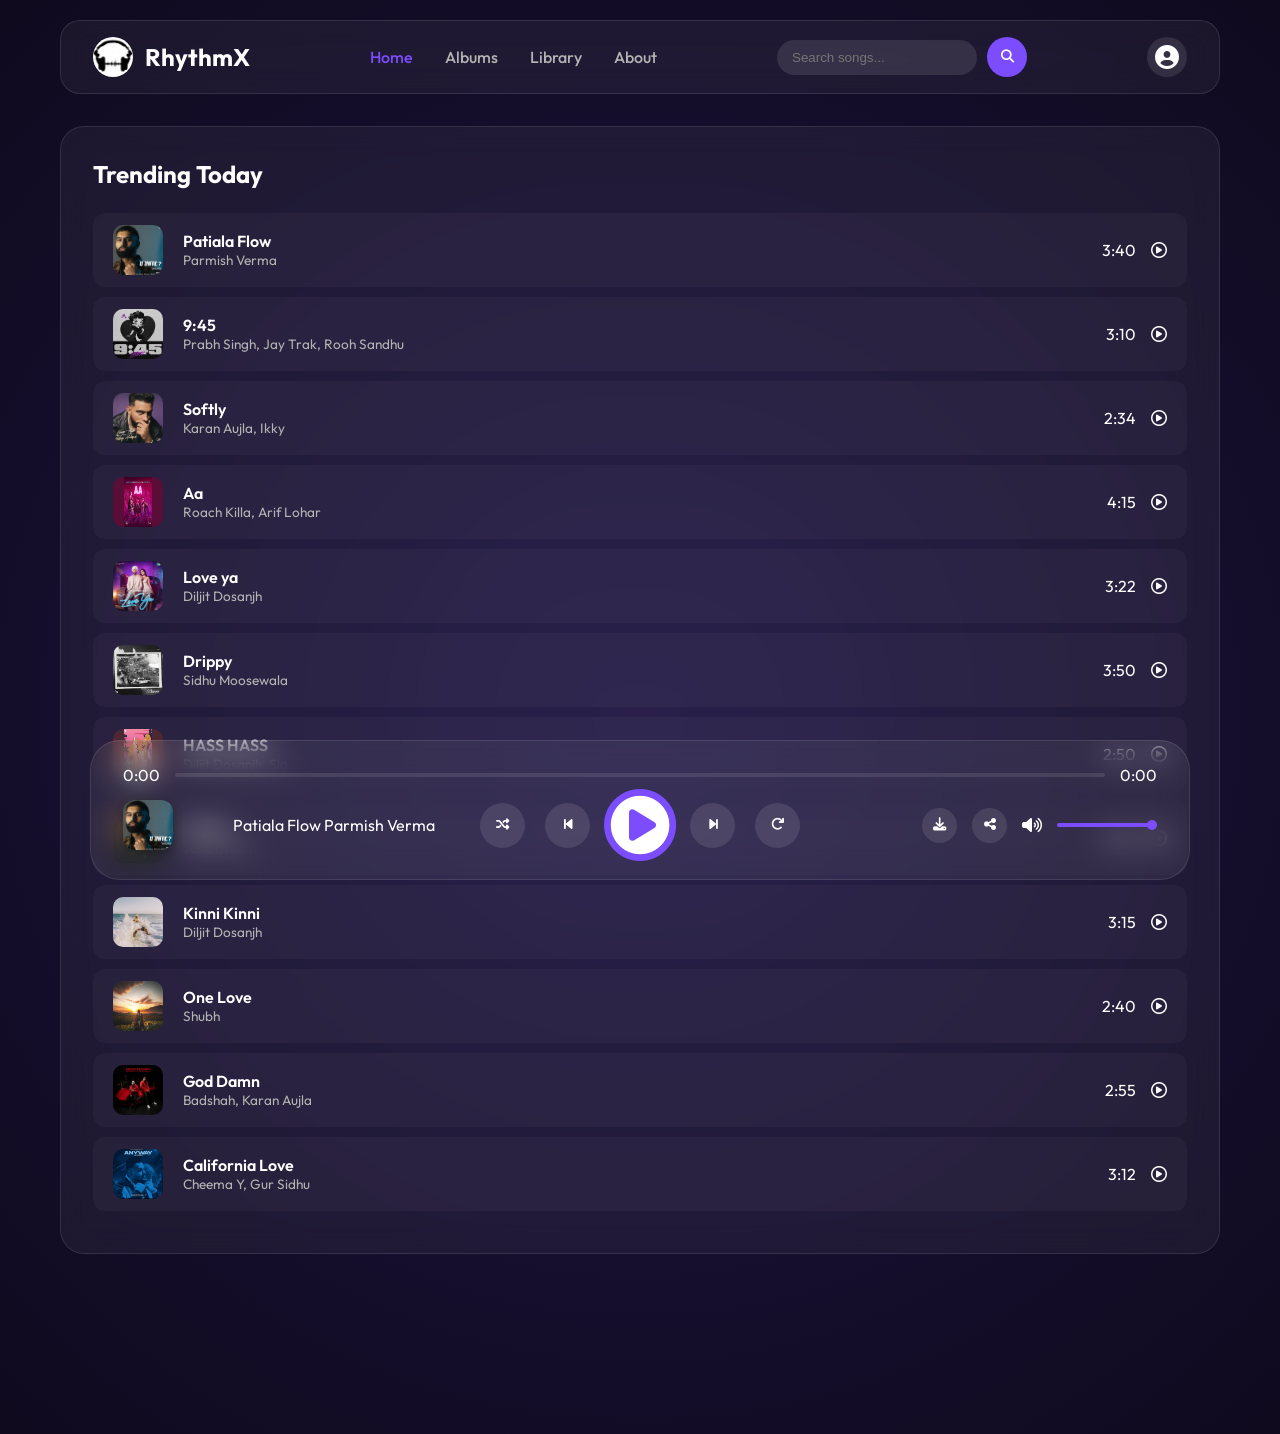
==== index.html @ 207911ae "RhythmX" ====
<!DOCTYPE html>
<html lang="en">

<head>
    <meta charset="UTF-8">
    <meta http-equiv="X-UA-Compatible" content="IE=edge">
    <meta name="viewport" content="width=device-width, initial-scale=1.0">
    <title>RhythmX - Your Modern Music Player</title>
    <!-- Google Fonts for Modern Typography -->
    <link rel="preconnect" href="https://fonts.googleapis.com">
    <link rel="preconnect" href="https://fonts.gstatic.com" crossorigin>
    <link href="https://fonts.googleapis.com/css2?family=Outfit:wght@300;400;600;700&display=swap" rel="stylesheet">
    <!-- Font Awesome (CDN fallback) -->
    <link rel="stylesheet" href="https://cdnjs.cloudflare.com/ajax/libs/font-awesome/6.5.1/css/all.min.css">
    <link rel="stylesheet" href="style.css">
</head>

<body>
    <div class="app-container">
        <!-- Navigation -->
        <nav class="glass-effect">
            <a href="index.html" class="brand">
                <img src="LOGO.jpg" alt="RhythmX Logo">
                <span>RhythmX</span>
            </a>
            <ul class="nav-links">
                <li><a href="#" class="nav-item active" data-view="home">Home</a></li>
                <li><a href="#" class="nav-item" data-view="albums">Albums</a></li>
                <li><a href="#" class="nav-item" data-view="library">Library</a></li>
                <li><a href="About.html">About</a></li>
            </ul>
            <div class="search-bar">
                <input type="text" placeholder="Search songs..." aria-label="Search songs">
                <button id="searchBtn" title="Search"><i class="fas fa-search"></i></button>
            </div>
            <div class="profile-container">
                <div class="profile-icon" id="profileIcon">
                    <i class="fas fa-user-circle"></i>
                </div>
                <div class="profile-dropdown" id="profileDropdown">
                    <div class="dropdown-item" id="themeToggle">
                        <i class="fas fa-moon"></i>
                        <span>Toggle Theme</span>
                    </div>
                    <div class="dropdown-item">
                        <a href="About.html"
                            style="color: inherit; text-decoration: none; display: flex; align-items: center; gap: 10px;">
                            <i class="fas fa-info-circle"></i>
                            <span>About RhythmX</span>
                        </a>
                    </div>
                </div>
            </div>
        </nav>

        <main class="main-content">
            <!-- Home View -->
            <section class="view-section active" id="homeView">
                <div class="song-list-section glass-effect">
                    <h1>Trending Today</h1>
                    <div class="song-item-container" id="songItemContainer">
                        <div class="loading-placeholder">Loading your music...</div>
                    </div>
                </div>
            </section>

            <!-- Albums View -->
            <section class="view-section" id="albumsView">
                <div class="albums-section glass-effect">
                    <h1>Albums</h1>
                    <div class="albums-grid" id="albumsGrid">
                        <div class="loading-placeholder">Loading albums...</div>
                    </div>
                </div>
            </section>

            <!-- Library View -->
            <section class="view-section" id="libraryView">
                <div class="library-section glass-effect">
                    <h1>Your Library</h1>
                    <div class="library-tabs">
                        <button class="tab-btn active" data-tab="playlists">Playlists</button>
                        <button class="tab-btn" data-tab="albums">Albums</button>
                        <button class="tab-btn" data-tab="liked">Liked Songs</button>
                    </div>
                    <div class="library-content">
                        <!-- Playlists Tab -->
                        <div class="tab-content active" id="playlistsTab">
                            <div class="playlists-header">
                                <button class="create-playlist-btn" id="createPlaylistBtn">
                                    <i class="fas fa-plus"></i> Create Playlist
                                </button>
                            </div>
                            <div class="playlists-grid" id="playlistsGrid"></div>
                        </div>
                        <!-- Albums Tab -->
                        <div class="tab-content" id="albumsTab">
                            <div class="albums-grid" id="libraryAlbumsGrid"></div>
                        </div>
                        <!-- Liked Songs Tab -->
                        <div class="tab-content" id="likedTab">
                            <div class="song-item-container" id="likedSongsContainer"></div>
                        </div>
                    </div>
                </div>
            </section>
        </main>

        <!-- Playlist Creation Modal -->
        <div class="modal" id="playlistModal">
            <div class="modal-content glass-effect">
                <h2>Create New Playlist</h2>
                <input type="text" id="playlistNameInput" placeholder="Enter playlist name..." maxlength="50">
                <div class="modal-actions">
                    <button class="btn-secondary" id="cancelPlaylistBtn">Cancel</button>
                    <button class="btn-primary" id="savePlaylistBtn">Create</button>
                </div>
            </div>
        </div>

        <!-- Player Controls (Bottom Bar) -->
        <footer class="player-bar glass-effect">
            <div class="progress-container">
                <span id="currentTime">0:00</span>
                <input type="range" id="myProgressBar" min="0" value="0" max="100" aria-label="Seek track">
                <span id="duration">0:00</span>
            </div>

            <div class="player-content">
                <!-- Current Song Info -->
                <div class="now-playing">
                    <img src="LOGO.jpg" alt="Selected song cover" id="masterSongCover" class="player-cover">
                    <div class="visualizer" id="visualizer">
                        <img src="playing.gif" alt="Music playing animation" id="gif">
                    </div>
                    <div class="song-details">
                        <span id="masterSongName">Select a song</span>
                        <span id="masterArtistName">RhythmX</span>
                    </div>
                </div>

                <!-- Main Controls -->
                <div class="main-controls">
                    <button id="shuffle" title="Shuffle" aria-label="Shuffle songs">
                        <i class="fas fa-random"></i>
                    </button>
                    <button id="previous" title="Previous" aria-label="Previous song">
                        <i class="fas fa-step-backward"></i>
                    </button>
                    <button id="masterPlay" title="Play/Pause" aria-label="Play or pause" class="play-btn">
                        <i class="far fa-play-circle fa-3x"></i>
                    </button>
                    <button id="next" title="Next" aria-label="Next song">
                        <i class="fas fa-step-forward"></i>
                    </button>
                    <button id="repeat" title="Repeat" aria-label="Repeat song">
                        <i class="fas fa-redo"></i>
                    </button>
                </div>

                <!-- Volume -->
                <div class="extra-controls">
                    <button id="downloadCurrent" title="Download current song"><i class="fas fa-download"></i></button>
                    <button id="shareCurrent" title="Share current song"><i class="fas fa-share-alt"></i></button>
                    <i class="fas fa-volume-up"></i>
                    <input type="range" id="volumeSlider" class="volume-slider" min="0" max="100" value="100"
                        aria-label="Volume">
                </div>
            </div>
        </footer>
    </div>
    <script src="script.js"></script>
</body>

</html>
---- style.css ----
/* Modern Design System */
:root {
    --primary-color: #7c4dff;
    --primary-dark: #5c27fe;
    --accent-color: #00d4ff;
    --bg-dark: #0f0a1e;
    --bg-card: rgba(255, 255, 255, 0.05);
    --text-main: #ffffff;
    --text-dim: #b3b3b3;
    --glass-border: rgba(255, 255, 255, 0.1);
    --transition: all 0.3s ease;
}

/* Light Theme */
body.light-theme {
    --bg-dark: #f5f5f5;
    --bg-card: rgba(255, 255, 255, 0.8);
    --text-main: #1a1a1a;
    --text-dim: #666666;
    --glass-border: rgba(0, 0, 0, 0.1);
}

body.light-theme {
    background-color: #f5f5f5;
    background-image: radial-gradient(circle at 50% 50%, #e8e0ff 0%, #f5f5f5 100%);
}

/* Light Theme Button Contrast Fixes */
body.light-theme .main-controls button {
    background: rgba(0, 0, 0, 0.1);
    color: #333333;
}

body.light-theme .main-controls button:hover {
    background: var(--primary-color);
    color: white;
}

body.light-theme .extra-controls button {
    background: rgba(0, 0, 0, 0.1);
    color: #333333;
}

body.light-theme .extra-controls button:hover {
    background: var(--primary-color);
    color: white;
}

body.light-theme .action-icon {
    color: #555555;
}

body.light-theme .action-icon:hover {
    color: var(--primary-color);
}

body.light-theme .search-bar input {
    background: rgba(0, 0, 0, 0.05);
    color: #1a1a1a;
}

body.light-theme .search-bar input::placeholder {
    color: #999999;
}

* {
    margin: 0;
    padding: 0;
    box-sizing: border-box;
}

body {
    font-family: 'Outfit', sans-serif;
    background-color: var(--bg-dark);
    background-image: radial-gradient(circle at 50% 50%, #1e1442 0%, #0f0a1e 100%);
    color: var(--text-main);
    min-height: 100vh;
    display: flex;
    flex-direction: column;
    overflow-x: hidden;
}

.glass-effect {
    background: var(--bg-card);
    backdrop-filter: blur(15px);
    -webkit-backdrop-filter: blur(15px);
    border: 1px solid var(--glass-border);
}

.app-container {
    flex: 1;
    display: flex;
    flex-direction: column;
    padding: 20px;
    max-width: 1200px;
    margin: 0 auto;
    width: 100%;
}

nav {
    display: flex;
    justify-content: space-between;
    align-items: center;
    padding: 1rem 2rem;
    border-radius: 20px;
    margin-bottom: 2rem;
    position: relative;
    z-index: 1001;
}

.brand {
    display: flex;
    align-items: center;
    gap: 12px;
    font-weight: 700;
    font-size: 1.5rem;
    color: var(--text-main);
    text-decoration: none;
    transition: var(--transition);
}

.brand:hover {
    opacity: 0.8;
}

.brand img {
    height: 40px;
    border-radius: 50%;
}

.nav-links {
    display: flex;
    list-style: none;
    gap: 2rem;
}

.nav-links a {
    color: var(--text-dim);
    text-decoration: none;
    font-weight: 500;
}

.nav-links a.active {
    color: var(--primary-color);
}

.search-bar {
    display: flex;
    gap: 10px;
    align-items: center;
}

.search-bar input {
    background: rgba(255, 255, 255, 0.1);
    border: none;
    padding: 10px 15px;
    border-radius: 30px;
    color: white;
    width: 200px;
}

.search-bar button {
    background: var(--primary-color);
    border: none;
    color: white;
    width: 40px;
    height: 40px;
    border-radius: 50%;
    cursor: pointer;
    display: flex;
    align-items: center;
    justify-content: center;
}

.main-content {
    flex: 1;
    margin-bottom: 160px;
}

.song-list-section {
    padding: 2rem;
    border-radius: 24px;
}

.song-list-section h1 {
    margin-bottom: 1.5rem;
}

.song-item-container {
    margin-top: 1.5rem;
}

.song-item {
    display: flex;
    align-items: center;
    padding: 12px 20px;
    background: rgba(255, 255, 255, 0.03);
    border-radius: 12px;
    margin-bottom: 10px;
    transition: var(--transition);
    cursor: pointer;
}

.song-item:hover {
    background: rgba(255, 255, 255, 0.08);
}

.song-item.active {
    background: rgba(124, 77, 255, 0.2);
    border-left: 4px solid var(--primary-color);
}

.song-item img {
    width: 50px;
    height: 50px;
    border-radius: 10px;
    margin-right: 20px;
}

.song-name-wrapper {
    flex: 1;
}

.song-name {
    font-weight: 600;
}

.artist-name {
    display: block;
    font-size: 0.85rem;
    color: var(--text-dim);
}

.player-bar {
    position: fixed;
    bottom: 20px;
    left: 50%;
    transform: translateX(-50%);
    width: calc(100% - 40px);
    max-width: 1100px;
    border-radius: 30px;
    padding: 1.5rem 2rem;
    z-index: 1000;
}

.progress-container {
    display: flex;
    align-items: center;
    gap: 15px;
    margin-bottom: 10px;
}

#myProgressBar {
    flex: 1;
    -webkit-appearance: none;
    appearance: none;
    height: 4px;
    background: rgba(255, 255, 255, 0.1);
    border-radius: 4px;
    cursor: pointer;
    transition: height 0.2s ease;
}

#myProgressBar:hover {
    height: 6px;
}

#myProgressBar::-webkit-slider-runnable-track {
    background: transparent;
    border-radius: 4px;
}

#myProgressBar::-webkit-slider-thumb {
    -webkit-appearance: none;
    appearance: none;
    width: 0;
    height: 0;
    border-radius: 50%;
    background: var(--primary-color);
    transition: all 0.2s ease;
    cursor: pointer;
}

/* Circular purple pointer on hover */
#myProgressBar:hover::-webkit-slider-thumb {
    width: 12px;
    height: 12px;
    background: var(--primary-color);
    border: 2px solid white;
    box-shadow: 0 0 10px rgba(124, 77, 255, 0.5);
}

.player-content {
    display: flex;
    justify-content: space-between;
    align-items: center;
}

.now-playing {
    display: flex;
    align-items: center;
    gap: 15px;
    width: 35%;
}

.player-cover {
    width: 50px;
    height: 50px;
    border-radius: 12px;
    object-fit: cover;
    box-shadow: 0 4px 10px rgba(0, 0, 0, 0.3);
}

#gif {
    width: 30px;
    opacity: 0;
}

.main-controls {
    display: flex;
    align-items: center;
    gap: 20px;
}

.main-controls button {
    background: rgba(255, 255, 255, 0.1);
    border: none;
    color: white;
    width: 45px;
    height: 45px;
    border-radius: 50%;
    cursor: pointer;
    display: flex;
    align-items: center;
    justify-content: center;
    transition: var(--transition);
}

.main-controls button:hover {
    background: var(--primary-color);
    transform: scale(1.1);
}

.play-btn {
    width: 60px !important;
    height: 60px !important;
    color: var(--primary-color) !important;
    background: white !important;
    font-size: 1.5rem !important;
}

.extra-controls {
    display: flex;
    align-items: center;
    gap: 15px;
    width: 35%;
    justify-content: flex-end;
}

.extra-controls button {
    background: rgba(255, 255, 255, 0.1);
    border: none;
    color: white;
    width: 35px;
    height: 35px;
    border-radius: 50%;
    cursor: pointer;
    display: flex;
    align-items: center;
    justify-content: center;
    transition: var(--transition);
}

.extra-controls button:hover {
    background: var(--primary-color);
    transform: translateY(-2px);
}

.volume-slider {
    width: 100px;
    -webkit-appearance: none;
    appearance: none;
    height: 4px;
    background: rgba(255, 255, 255, 0.1);
    border-radius: 4px;
    cursor: pointer;
}

.volume-slider::-webkit-slider-runnable-track {
    background: transparent;
}

.volume-slider::-webkit-slider-thumb {
    -webkit-appearance: none;
    appearance: none;
    width: 10px;
    height: 10px;
    border-radius: 50%;
    background: var(--primary-color);
    cursor: pointer;
    transition: transform 0.2s ease;
}

.volume-slider:hover::-webkit-slider-thumb {
    transform: scale(1.3);
    border: 1px solid white;
}

.song-list-play {
    display: flex;
    align-items: center;
    gap: 15px;
}

.song-actions {
    display: flex;
    gap: 10px;
    opacity: 0;
    transition: var(--transition);
}

.song-item:hover .song-actions {
    opacity: 1;
}

.action-icon {
    font-size: 0.9rem;
    color: var(--text-dim);
    cursor: pointer;
    transition: var(--transition);
}

.action-icon:hover {
    color: var(--primary-color);
    transform: scale(1.2);
}

.loading-placeholder {
    text-align: center;
    padding: 2rem;
    color: var(--text-dim);
}

/* Profile Icon & Dropdown */
.profile-container {
    position: relative;
    z-index: 2001;
}

.profile-icon {
    width: 40px;
    height: 40px;
    border-radius: 50%;
    background: rgba(255, 255, 255, 0.1);
    display: flex;
    align-items: center;
    justify-content: center;
    cursor: pointer;
    transition: var(--transition);
}

.profile-icon:hover {
    background: var(--primary-color);
    transform: scale(1.1);
}

.profile-icon i {
    font-size: 1.5rem;
}

.profile-dropdown {
    position: absolute;
    top: 55px;
    right: 0;
    background: var(--bg-card);
    backdrop-filter: blur(15px);
    border: 1px solid var(--glass-border);
    border-radius: 12px;
    padding: 10px;
    min-width: 200px;
    display: none;
    z-index: 2000;
}

.profile-dropdown.active {
    display: block;
}

.dropdown-item {
    padding: 12px 15px;
    border-radius: 8px;
    cursor: pointer;
    display: flex;
    align-items: center;
    gap: 10px;
    transition: var(--transition);
}

.dropdown-item:hover {
    background: rgba(255, 255, 255, 0.1);
}

.dropdown-item i {
    width: 20px;
}

/* View Sections */
.view-section {
    display: none;
}

.view-section.active {
    display: block;
}

/* Albums Grid */
.albums-section,
.library-section {
    padding: 2rem;
    border-radius: 24px;
}

.albums-grid {
    display: grid;
    grid-template-columns: repeat(auto-fill, minmax(180px, 1fr));
    gap: 20px;
    margin-top: 1.5rem;
}

.album-card {
    background: rgba(255, 255, 255, 0.03);
    border-radius: 12px;
    padding: 15px;
    cursor: pointer;
    transition: var(--transition);
}

.album-card:hover {
    background: rgba(255, 255, 255, 0.08);
    transform: translateY(-5px);
}

.album-cover {
    width: 100%;
    aspect-ratio: 1;
    border-radius: 10px;
    object-fit: cover;
    margin-bottom: 10px;
}

.album-name {
    font-weight: 600;
    font-size: 0.95rem;
    margin-bottom: 5px;
    display: -webkit-box;
    -webkit-line-clamp: 1;
    -webkit-box-orient: vertical;
    line-clamp: 1;
    overflow: hidden;
}

.album-artist {
    font-size: 0.85rem;
    color: var(--text-dim);
}

.album-info {
    font-size: 0.8rem;
    color: var(--text-dim);
    margin-top: 5px;
}

/* Library Tabs */
.library-tabs {
    display: flex;
    gap: 10px;
    margin: 1.5rem 0;
    border-bottom: 1px solid rgba(255, 255, 255, 0.1);
}

.tab-btn {
    background: none;
    border: none;
    color: var(--text-dim);
    padding: 10px 20px;
    cursor: pointer;
    font-size: 1rem;
    font-weight: 500;
    border-bottom: 2px solid transparent;
    transition: var(--transition);
}

.tab-btn.active {
    color: var(--primary-color);
    border-bottom-color: var(--primary-color);
}

.tab-btn:hover {
    color: var(--text-main);
}

.tab-content {
    display: none;
}

.tab-content.active {
    display: block;
}

/* Playlists */
.playlists-header {
    margin-bottom: 1.5rem;
}

.create-playlist-btn {
    background: var(--primary-color);
    border: none;
    color: white;
    padding: 12px 24px;
    border-radius: 25px;
    cursor: pointer;
    font-weight: 600;
    display: flex;
    align-items: center;
    gap: 8px;
    transition: var(--transition);
}

.create-playlist-btn:hover {
    background: var(--primary-dark);
    transform: translateY(-2px);
}

.playlists-grid {
    display: grid;
    grid-template-columns: repeat(auto-fill, minmax(200px, 1fr));
    gap: 20px;
}

.playlist-card {
    background: rgba(255, 255, 255, 0.03);
    border-radius: 12px;
    padding: 20px;
    cursor: pointer;
    transition: var(--transition);
    position: relative;
}

.playlist-card:hover {
    background: rgba(255, 255, 255, 0.08);
    transform: translateY(-5px);
}

.playlist-icon {
    width: 60px;
    height: 60px;
    background: linear-gradient(135deg, var(--primary-color), var(--accent-color));
    border-radius: 10px;
    display: flex;
    align-items: center;
    justify-content: center;
    font-size: 1.8rem;
    margin-bottom: 15px;
}

.playlist-name {
    font-weight: 600;
    font-size: 1rem;
    margin-bottom: 5px;
}

.playlist-count {
    font-size: 0.85rem;
    color: var(--text-dim);
}

.playlist-delete {
    position: absolute;
    top: 15px;
    right: 15px;
    background: rgba(255, 0, 0, 0.2);
    border: none;
    color: #ff4444;
    width: 30px;
    height: 30px;
    border-radius: 50%;
    cursor: pointer;
    display: none;
    align-items: center;
    justify-content: center;
    transition: var(--transition);
}

.playlist-card:hover .playlist-delete {
    display: flex;
}

.playlist-delete:hover {
    background: rgba(255, 0, 0, 0.4);
}

/* Modal */
.modal {
    display: none;
    position: fixed;
    top: 0;
    left: 0;
    width: 100%;
    height: 100%;
    background: rgba(0, 0, 0, 0.7);
    z-index: 2000;
    align-items: center;
    justify-content: center;
}

.modal.active {
    display: flex;
}

.modal-content {
    padding: 2rem;
    border-radius: 20px;
    max-width: 400px;
    width: 90%;
}

.modal-content h2 {
    margin-bottom: 1.5rem;
    color: var(--text-main);
}

.modal-content input {
    width: 100%;
    padding: 12px 15px;
    background: rgba(255, 255, 255, 0.1);
    border: 1px solid var(--glass-border);
    border-radius: 10px;
    color: white;
    font-size: 1rem;
    margin-bottom: 1.5rem;
}

.modal-content input:focus {
    outline: none;
    border-color: var(--primary-color);
}

.modal-actions {
    display: flex;
    gap: 10px;
    justify-content: flex-end;
}

.btn-primary,
.btn-secondary {
    padding: 10px 20px;
    border: none;
    border-radius: 10px;
    cursor: pointer;
    font-weight: 600;
    transition: var(--transition);
}

.btn-primary {
    background: var(--primary-color);
    color: white;
}

.btn-primary:hover {
    background: var(--primary-dark);
}

.btn-secondary {
    background: rgba(255, 255, 255, 0.1);
    color: white;
}

.btn-secondary:hover {
    background: rgba(255, 255, 255, 0.2);
}

/* Heart Icon for Liked Songs */
.heart-icon {
    color: var(--text-dim);
    cursor: pointer;
    transition: var(--transition);
    margin-right: 10px;
}

.heart-icon.liked {
    color: #ff4444;
}

.heart-icon:hover {
    transform: scale(1.2);
}

/* Tablet Styles */
@media screen and (max-width: 1024px) {
    .app-container {
        padding: 15px;
    }

    nav {
        padding: 1rem 1.5rem;
    }

    .albums-grid,
    .playlists-grid {
        grid-template-columns: repeat(auto-fill, minmax(160px, 1fr));
    }

    .song-list-section,
    .albums-section,
    .library-section {
        padding: 1.5rem;
    }
}

/* Mobile Styles */
@media screen and (max-width: 768px) {
    .app-container {
        padding: 10px;
    }

    nav {
        flex-wrap: wrap;
        padding: 1rem;
        gap: 1rem;
    }

    .brand {
        font-size: 1.3rem;
    }

    .brand img {
        height: 35px;
    }

    .nav-links {
        order: 3;
        width: 100%;
        flex-direction: column;
        gap: 0.5rem;
        display: none;
        background: rgba(255, 255, 255, 0.05);
        padding: 1rem;
        border-radius: 12px;
        margin-top: 0.5rem;
    }

    .nav-links.mobile-active {
        display: flex;
    }

    .nav-links li {
        width: 100%;
    }

    .nav-links a {
        display: block;
        padding: 0.5rem;
    }

    .search-bar {
        flex: 1;
        min-width: 0;
    }

    .search-bar input {
        width: 100%;
        min-width: 120px;
    }

    .song-list-section,
    .albums-section,
    .library-section {
        padding: 1rem;
    }

    .song-list-section h1,
    .albums-section h1,
    .library-section h1 {
        font-size: 1.5rem;
        margin-bottom: 1rem;
    }

    .song-item {
        padding: 10px 15px;
    }

    .song-item img {
        width: 45px;
        height: 45px;
        margin-right: 15px;
    }

    .song-name {
        font-size: 0.95rem;
    }

    .artist-name {
        font-size: 0.8rem;
    }

    .albums-grid,
    .playlists-grid {
        grid-template-columns: repeat(auto-fill, minmax(140px, 1fr));
        gap: 15px;
    }

    .player-bar {
        padding: 1rem;
        bottom: 10px;
        width: calc(100% - 20px);
        border-radius: 20px;
    }

    .player-content {
        flex-direction: column;
        gap: 1rem;
    }

    .now-playing,
    .main-controls,
    .extra-controls {
        width: 100%;
        justify-content: center;
    }

    .now-playing {
        justify-content: flex-start;
    }

    .main-controls button {
        width: 40px;
        height: 40px;
    }

    .play-btn {
        width: 55px !important;
        height: 55px !important;
    }

    .extra-controls {
        gap: 10px;
    }

    .volume-slider {
        width: 80px;
    }

    .main-content {
        margin-bottom: 180px;
    }
}

/* Small Mobile Styles */
@media screen and (max-width: 480px) {
    .app-container {
        padding: 8px;
    }

    nav {
        padding: 0.75rem;
    }

    .brand {
        font-size: 1.2rem;
    }

    .brand img {
        height: 30px;
    }

    .search-bar input {
        font-size: 0.9rem;
        padding: 8px 12px;
    }

    .search-bar button {
        width: 35px;
        height: 35px;
    }

    .profile-icon {
        width: 35px;
        height: 35px;
    }

    .profile-icon i {
        font-size: 1.3rem;
    }

    .song-list-section,
    .albums-section,
    .library-section {
        padding: 0.75rem;
    }

    .song-list-section h1,
    .albums-section h1,
    .library-section h1 {
        font-size: 1.3rem;
        margin-bottom: 0.75rem;
    }

    .song-item {
        padding: 8px 12px;
        margin-bottom: 8px;
    }

    .song-item img {
        width: 40px;
        height: 40px;
        margin-right: 12px;
    }

    .song-name {
        font-size: 0.9rem;
    }

    .artist-name {
        font-size: 0.75rem;
    }

    .albums-grid,
    .playlists-grid {
        grid-template-columns: repeat(2, 1fr);
        gap: 12px;
    }

    .album-card,
    .playlist-card {
        padding: 12px;
    }

    .album-name,
    .playlist-name {
        font-size: 0.9rem;
    }

    .album-artist,
    .album-info,
    .playlist-count {
        font-size: 0.75rem;
    }

    .library-tabs {
        gap: 5px;
        overflow-x: auto;
        -webkit-overflow-scrolling: touch;
    }

    .tab-btn {
        padding: 8px 15px;
        font-size: 0.9rem;
        white-space: nowrap;
    }

    .create-playlist-btn {
        padding: 10px 20px;
        font-size: 0.9rem;
    }

    .player-bar {
        padding: 0.75rem;
        bottom: 8px;
        width: calc(100% - 16px);
    }

    .progress-container {
        gap: 10px;
        margin-bottom: 8px;
    }

    .progress-container span {
        font-size: 0.75rem;
    }

    .player-cover {
        width: 40px;
        height: 40px;
    }

    #gif {
        width: 25px;
    }

    .song-details {
        font-size: 0.85rem;
    }

    .song-details span:last-child {
        font-size: 0.75rem;
    }

    .main-controls {
        gap: 15px;
    }

    .main-controls button {
        width: 38px;
        height: 38px;
        font-size: 0.9rem;
    }

    .play-btn {
        width: 50px !important;
        height: 50px !important;
    }

    .extra-controls button {
        width: 32px;
        height: 32px;
        font-size: 0.85rem;
    }

    .volume-slider {
        width: 60px;
    }

    .main-content {
        margin-bottom: 200px;
    }

    .modal-content {
        padding: 1.5rem;
        width: 95%;
    }

    .modal-content h2 {
        font-size: 1.3rem;
        margin-bottom: 1rem;
    }

    .modal-content input {
        padding: 10px 12px;
        font-size: 0.9rem;
    }
}

/* Extra Small Mobile Styles */
@media screen and (max-width: 360px) {
    .brand span {
        font-size: 1.1rem;
    }

    .albums-grid,
    .playlists-grid {
        grid-template-columns: 1fr 1fr;
        gap: 10px;
    }

    .main-controls {
        gap: 10px;
    }

    .main-controls button {
        width: 35px;
        height: 35px;
    }

    .play-btn {
        width: 45px !important;
        height: 45px !important;
    }

    .extra-controls {
        gap: 8px;
    }

    .volume-slider {
        width: 50px;
    }
}
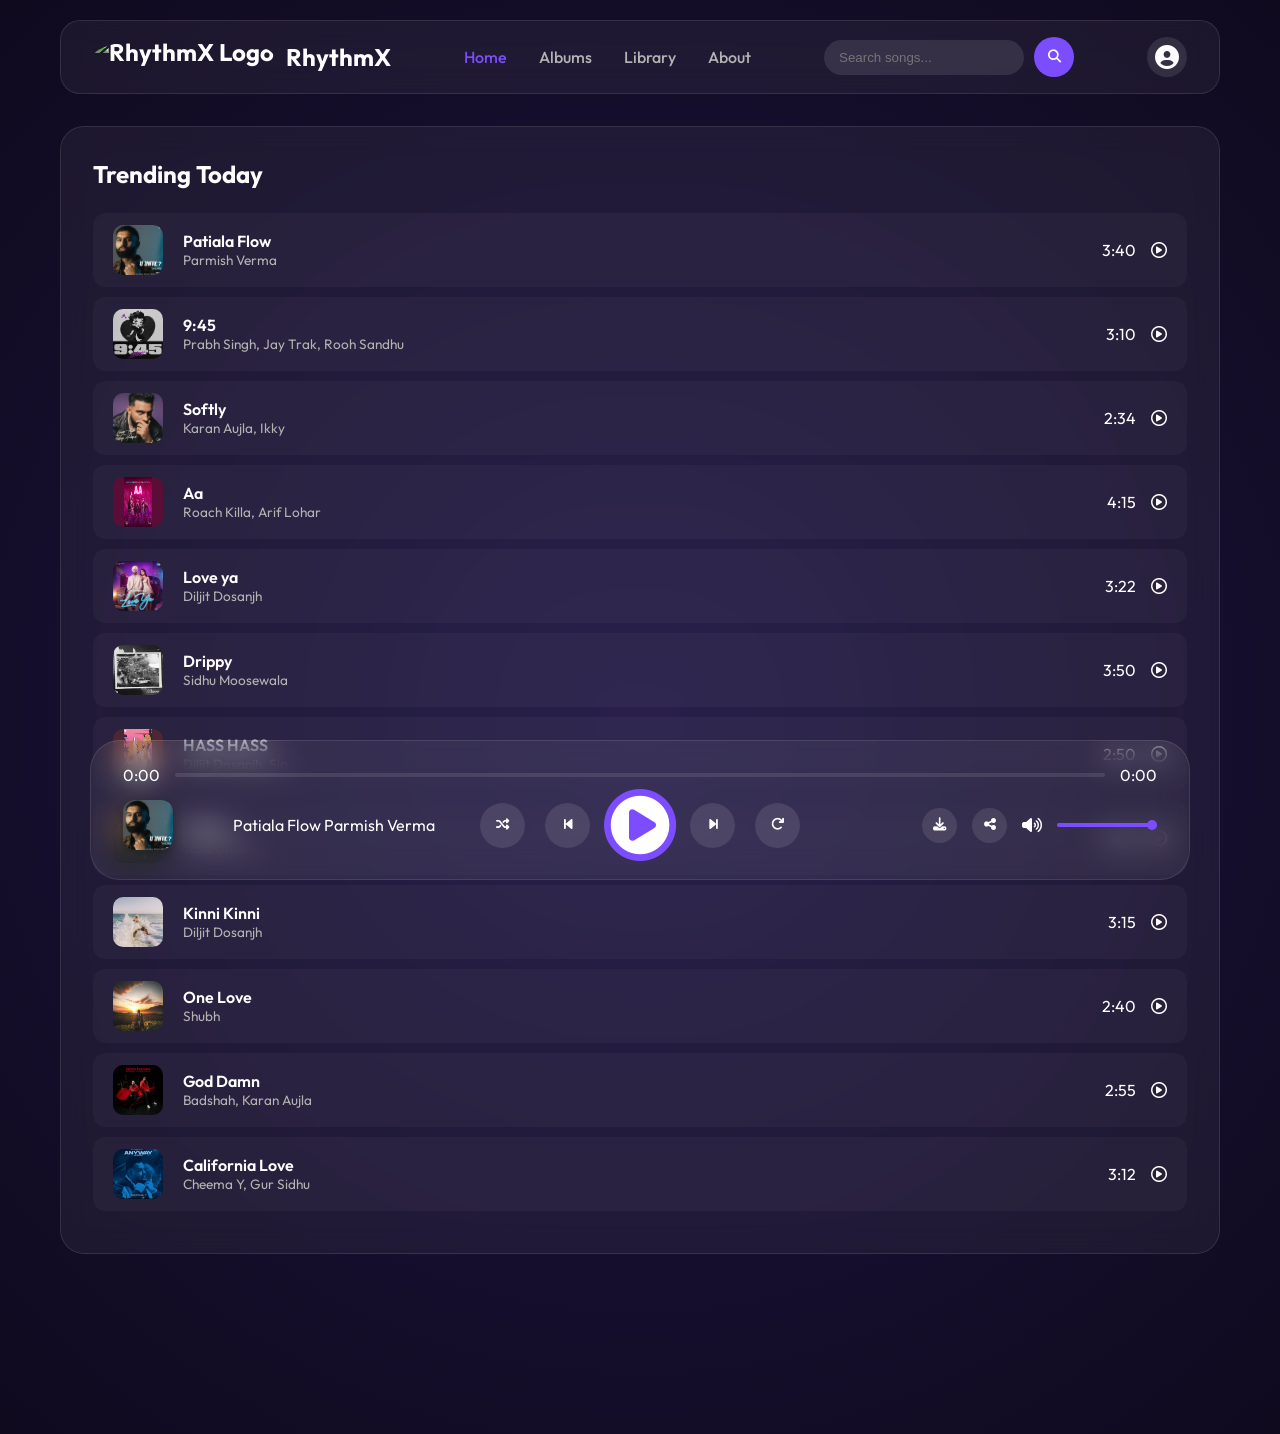
==== commit db91f70f: "ico image" ====
--- a/index.html
+++ b/index.html
@@ -6,6 +6,7 @@
     <meta http-equiv="X-UA-Compatible" content="IE=edge">
     <meta name="viewport" content="width=device-width, initial-scale=1.0">
     <title>RhythmX - Your Modern Music Player</title>
+    <link rel="shortcut icon" type="image/png" href="RhythmX.ico">
     <!-- Google Fonts for Modern Typography -->
     <link rel="preconnect" href="https://fonts.googleapis.com">
     <link rel="preconnect" href="https://fonts.gstatic.com" crossorigin>
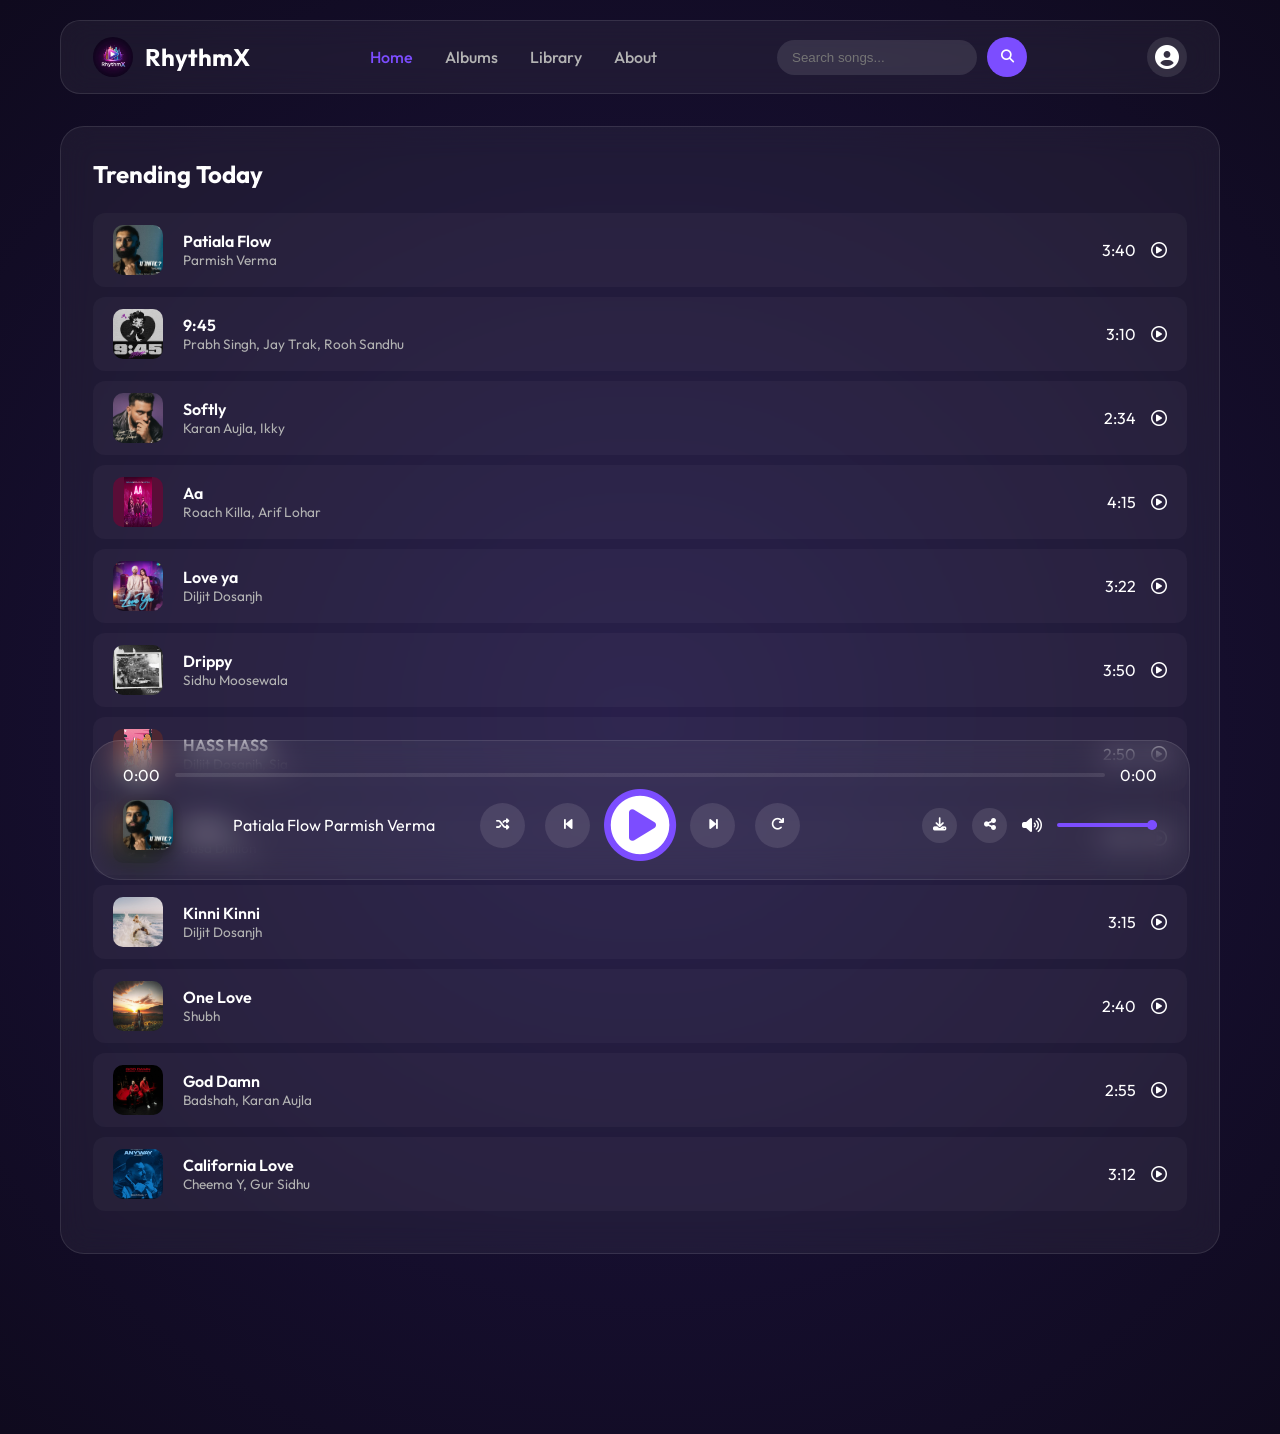
==== commit 47055d40: "Logo" ====
--- a/index.html
+++ b/index.html
@@ -21,7 +21,7 @@
         <!-- Navigation -->
         <nav class="glass-effect">
             <a href="index.html" class="brand">
-                <img src="LOGO.jpg" alt="RhythmX Logo">
+                <img src="LOGO.png" alt="RhythmX Logo">
                 <span>RhythmX</span>
             </a>
             <ul class="nav-links">
